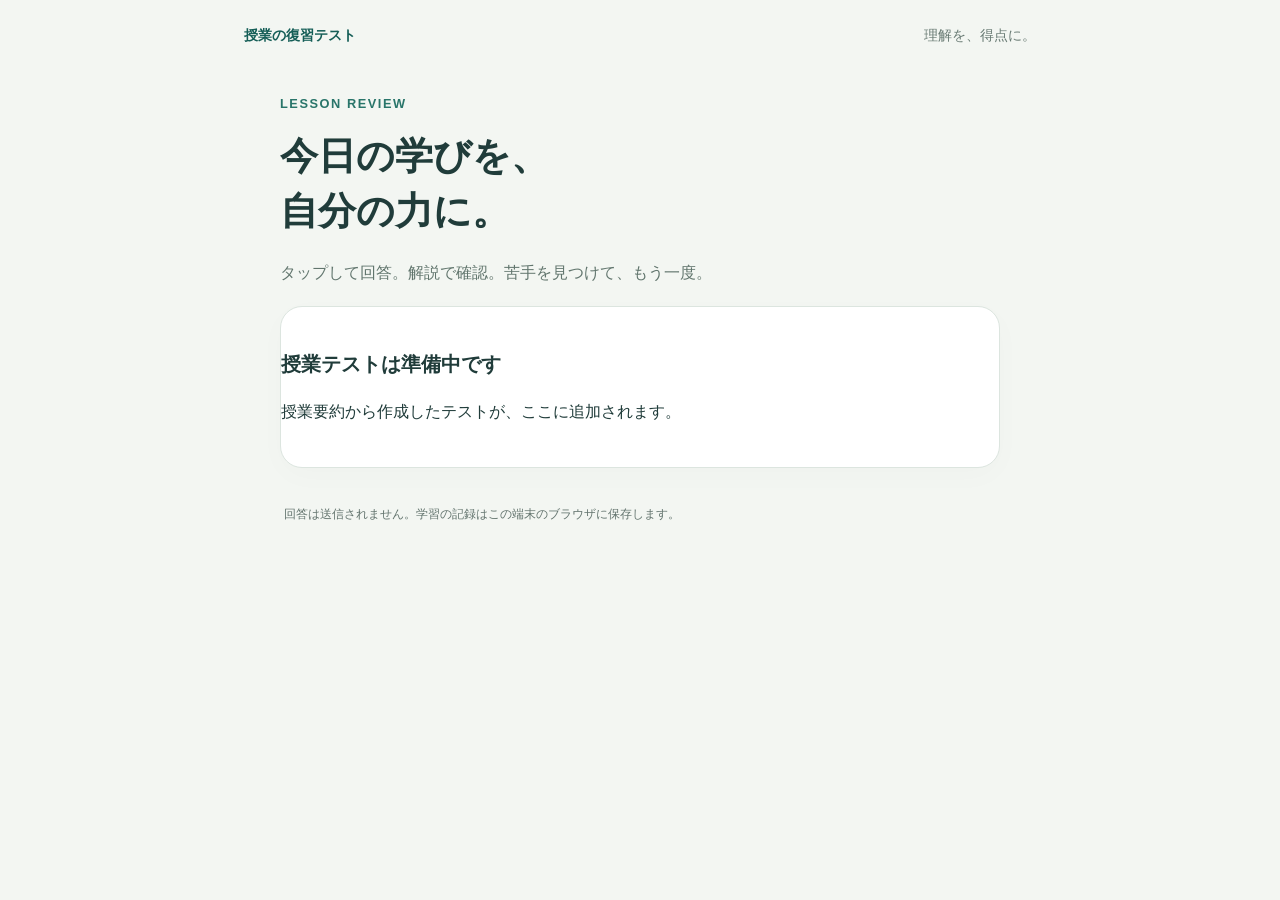
==== index.html @ 95c6af25 "Add mobile lesson quiz and Pages publishing" ====
<!doctype html>
<html lang="ja"><head><meta charset="utf-8"><meta name="viewport" content="width=device-width,initial-scale=1"><meta name="theme-color" content="#155e57"><title>授業の復習テスト</title><link rel="stylesheet" href="style.css"></head>
<body><header><a href="./">授業の復習テスト</a><span>理解を、得点に。</span></header><main id="app" aria-live="polite"><p>読み込み中…</p></main><footer>回答は送信されません。学習の記録はこの端末のブラウザに保存します。</footer><script type="module" src="app.js"></script></body></html>
---- style.css ----
:root{font-family:-apple-system,BlinkMacSystemFont,"Hiragino Kaku Gothic ProN","Noto Sans JP",sans-serif;color:#203c3a;background:#f3f6f2;font-size:16px;line-height:1.8}*{box-sizing:border-box}body{margin:0}header{max-width:840px;margin:auto;padding:24px;display:flex;justify-content:space-between;gap:16px;font-size:.85rem}header a{color:#155e57;text-decoration:none;font-weight:800}header span{color:#697b74}main{max-width:760px;margin:20px auto;padding:0 20px}footer{max-width:760px;margin:36px auto;padding:0 24px;color:#63746e;font-size:.75rem}h1{font-size:clamp(1.6rem,5vw,2.4rem);line-height:1.45;margin:12px 0 20px}h2{font-size:1.25rem;line-height:1.7}h3{font-size:1rem}.eyebrow{color:#29756a;font-size:.8rem;font-weight:800;letter-spacing:.12em}.card{background:white;border:1px solid #dce5df;border-radius:22px;padding:26px;margin:18px 0;box-shadow:0 8px 30px #193f3305}.muted{color:#61756d}.badge{display:inline-block;background:#e7f1e9;color:#286456;border-radius:8px;padding:3px 10px;font-size:.8rem;margin-right:6px}button,.link{font:inherit;cursor:pointer;border:1px solid #ccdcd4;border-radius:12px;padding:13px 18px;min-height:48px;color:#203c3a;background:#fff;touch-action:manipulation}button:focus-visible,a:focus-visible{outline:3px solid #b36b12;outline-offset:3px}button:disabled{opacity:.5;cursor:default}.primary{background:#155e57;color:white;border-color:#155e57;font-weight:700}.wide{width:100%}.options{display:grid;gap:12px;margin:24px 0}.option{text-align:left;display:flex;align-items:baseline;gap:14px}.option b{font-size:.85rem;color:#53786b}.option[aria-pressed=true]{border:2px solid #155e57;background:#e9f4ef;padding:12px 17px}.actions{display:flex;flex-wrap:wrap;gap:12px;margin-top:24px}.actions>*{flex:1}.progress{display:flex;justify-content:space-between;gap:12px;font-size:.85rem}progress{width:100%;height:8px;accent-color:#155e57}.feedback{padding:16px;border-radius:12px;background:#eef4ea;margin:18px 0}.wrong{background:#fff2e2}.score{font-size:3.5rem;font-weight:800;line-height:1.2;color:#155e57}.score small{font-size:1rem}.stats{display:flex;justify-content:space-between;align-items:center;gap:20px}.review{border-top:1px solid #dce5df;padding-top:18px;margin-top:24px}.review p{margin:8px 0}.empty{padding:24px 0}details summary{cursor:pointer;min-height:44px;padding:10px 0;font-weight:700}a{color:#155e57}p{overflow-wrap:anywhere} @media(max-width:480px){header{padding:18px 20px}header span{display:none}main{margin-top:8px}.card{padding:20px}.actions{flex-direction:column}}
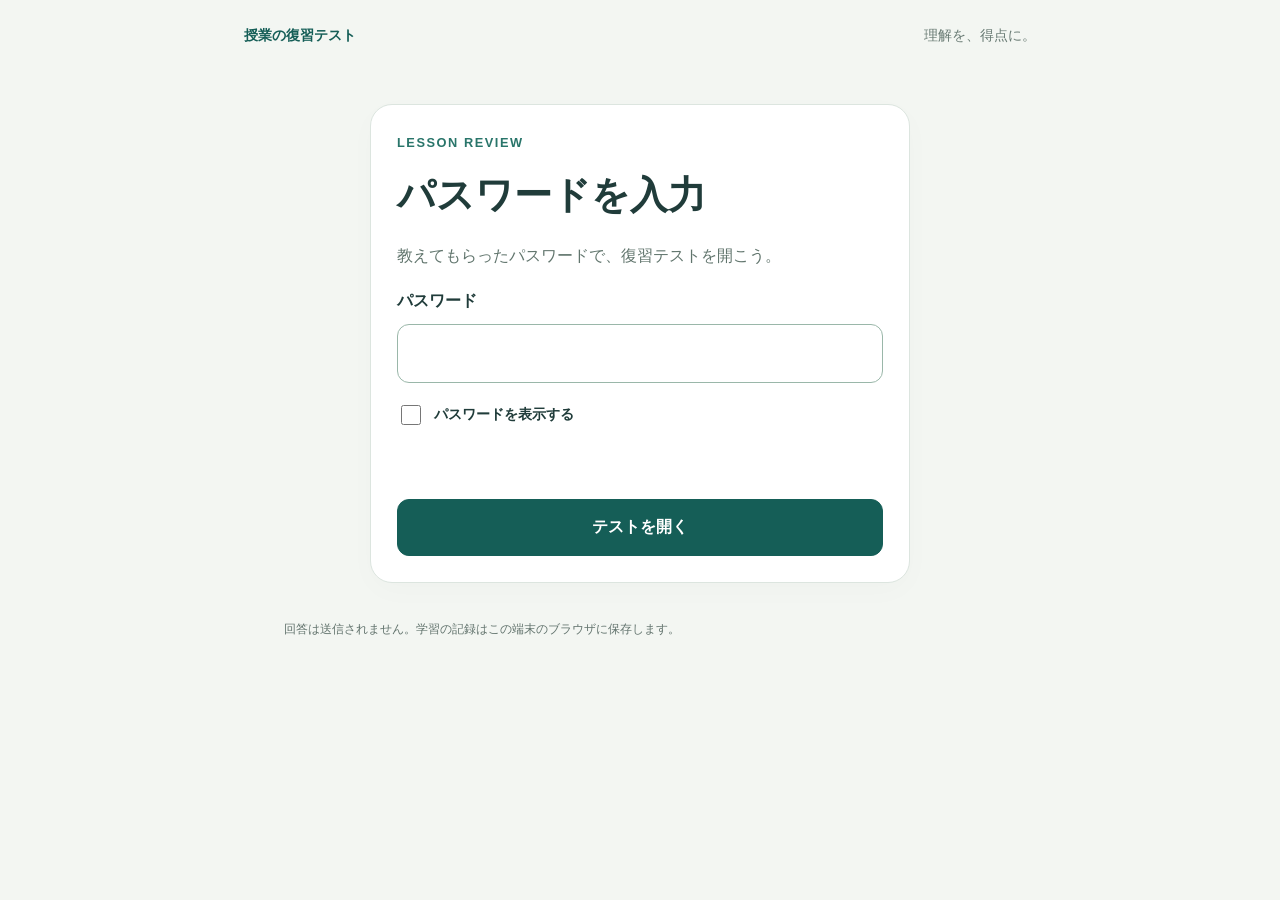
==== commit 931d8bc6: "Add shared password gate and crawler exclusion" ====
--- a/index.html
+++ b/index.html
@@ -1,3 +1,3 @@
 <!doctype html>
-<html lang="ja"><head><meta charset="utf-8"><meta name="viewport" content="width=device-width,initial-scale=1"><meta name="theme-color" content="#155e57"><title>授業の復習テスト</title><link rel="stylesheet" href="style.css"></head>
-<body><header><a href="./">授業の復習テスト</a><span>理解を、得点に。</span></header><main id="app" aria-live="polite"><p>読み込み中…</p></main><footer>回答は送信されません。学習の記録はこの端末のブラウザに保存します。</footer><script type="module" src="app.js"></script></body></html>
+<html lang="ja"><head><meta charset="utf-8"><meta name="robots" content="noindex, nofollow"><meta name="viewport" content="width=device-width,initial-scale=1"><meta name="theme-color" content="#155e57"><title>授業の復習テスト</title><link rel="stylesheet" href="style.css"></head>
+<body><header><a href="./">授業の復習テスト</a><span>理解を、得点に。</span></header><main id="app" aria-live="polite"><section class="card"><h1>パスワードを入力</h1><p>準備しています…</p><noscript>受験するにはブラウザのJavaScriptを有効にしてください。</noscript></section></main><footer>回答は送信されません。学習の記録はこの端末のブラウザに保存します。</footer><script type="module" src="auth.js"></script></body></html>
--- a/style.css
+++ b/style.css
@@ -1 +1,2 @@
 :root{font-family:-apple-system,BlinkMacSystemFont,"Hiragino Kaku Gothic ProN","Noto Sans JP",sans-serif;color:#203c3a;background:#f3f6f2;font-size:16px;line-height:1.8}*{box-sizing:border-box}body{margin:0}header{max-width:840px;margin:auto;padding:24px;display:flex;justify-content:space-between;gap:16px;font-size:.85rem}header a{color:#155e57;text-decoration:none;font-weight:800}header span{color:#697b74}main{max-width:760px;margin:20px auto;padding:0 20px}footer{max-width:760px;margin:36px auto;padding:0 24px;color:#63746e;font-size:.75rem}h1{font-size:clamp(1.6rem,5vw,2.4rem);line-height:1.45;margin:12px 0 20px}h2{font-size:1.25rem;line-height:1.7}h3{font-size:1rem}.eyebrow{color:#29756a;font-size:.8rem;font-weight:800;letter-spacing:.12em}.card{background:white;border:1px solid #dce5df;border-radius:22px;padding:26px;margin:18px 0;box-shadow:0 8px 30px #193f3305}.muted{color:#61756d}.badge{display:inline-block;background:#e7f1e9;color:#286456;border-radius:8px;padding:3px 10px;font-size:.8rem;margin-right:6px}button,.link{font:inherit;cursor:pointer;border:1px solid #ccdcd4;border-radius:12px;padding:13px 18px;min-height:48px;color:#203c3a;background:#fff;touch-action:manipulation}button:focus-visible,a:focus-visible{outline:3px solid #b36b12;outline-offset:3px}button:disabled{opacity:.5;cursor:default}.primary{background:#155e57;color:white;border-color:#155e57;font-weight:700}.wide{width:100%}.options{display:grid;gap:12px;margin:24px 0}.option{text-align:left;display:flex;align-items:baseline;gap:14px}.option b{font-size:.85rem;color:#53786b}.option[aria-pressed=true]{border:2px solid #155e57;background:#e9f4ef;padding:12px 17px}.actions{display:flex;flex-wrap:wrap;gap:12px;margin-top:24px}.actions>*{flex:1}.progress{display:flex;justify-content:space-between;gap:12px;font-size:.85rem}progress{width:100%;height:8px;accent-color:#155e57}.feedback{padding:16px;border-radius:12px;background:#eef4ea;margin:18px 0}.wrong{background:#fff2e2}.score{font-size:3.5rem;font-weight:800;line-height:1.2;color:#155e57}.score small{font-size:1rem}.stats{display:flex;justify-content:space-between;align-items:center;gap:20px}.review{border-top:1px solid #dce5df;padding-top:18px;margin-top:24px}.review p{margin:8px 0}.empty{padding:24px 0}details summary{cursor:pointer;min-height:44px;padding:10px 0;font-weight:700}a{color:#155e57}p{overflow-wrap:anywhere} @media(max-width:480px){header{padding:18px 20px}header span{display:none}main{margin-top:8px}.card{padding:20px}.actions{flex-direction:column}}
+.access-card{max-width:540px;margin:32px auto}.access-card label{font-weight:700}.access-card input[type=password],.access-card input[type=text]{display:block;width:100%;font:inherit;font-size:16px;padding:14px;border:1px solid #9ab7a9;border-radius:12px;margin:8px 0}.access-card input:focus-visible{outline:3px solid #b36b12;outline-offset:2px}.password-toggle{display:flex;align-items:center;gap:10px;min-height:48px;font-size:.9rem}.password-toggle input{width:20px;height:20px;accent-color:#155e57}#access-error{color:#943515;min-height:1.8em}
